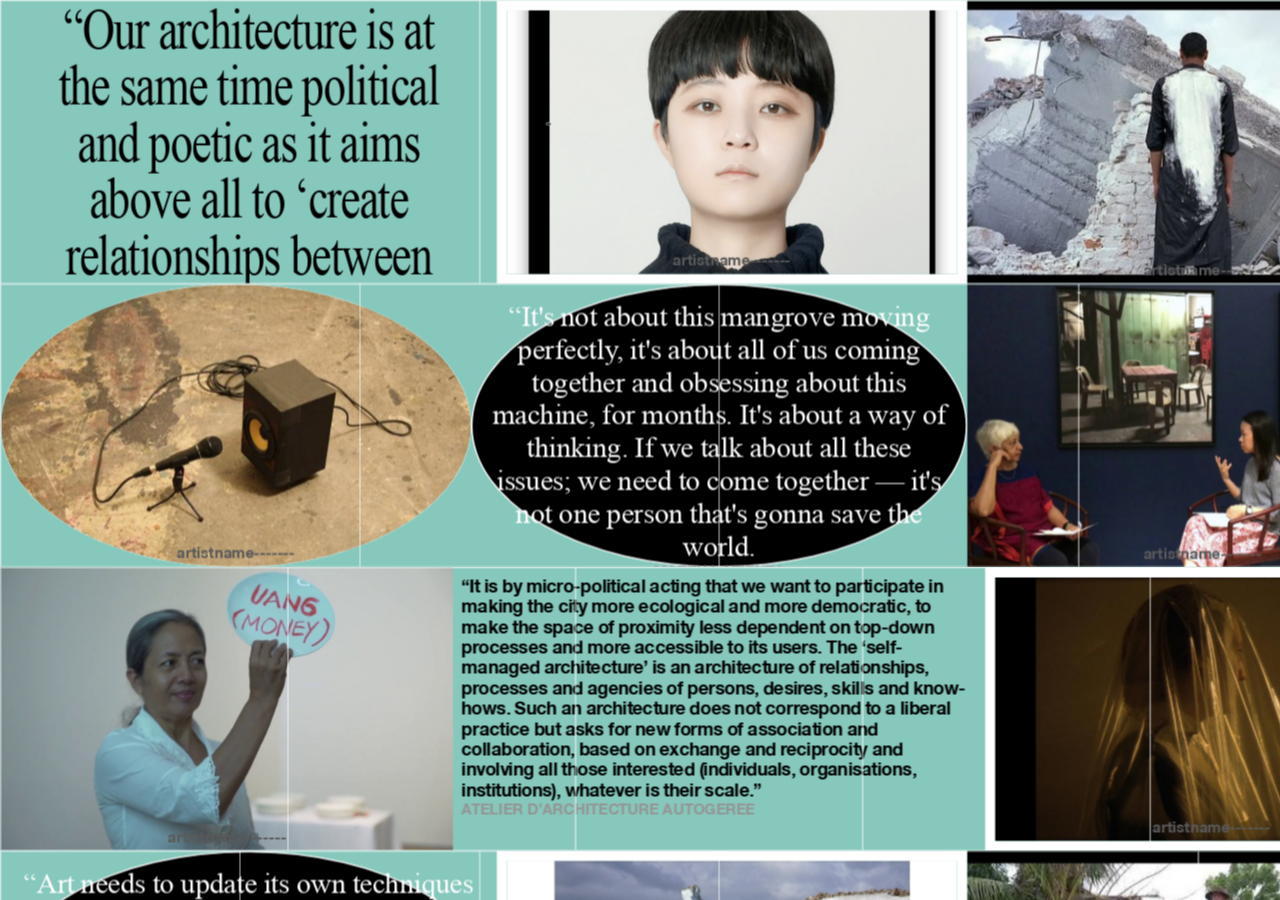
==== new_style.html @ 2667ee16 "add" ====
<!DOCTYPE html>
<html>
<head>
  <title></title>
  <link rel="stylesheet" href="style.css">
    <meta charset="UTF-8">
  <style type="text/css">

      .week_whole_wrapper{
          overflow-y: scroll;
          pointer-events: all;
      }
      .week.board{
    position: relative;
    left: 0;
    top: 0;
width: 355vh}
.week_whole_wrapper{
    transform-origin: left top;
    transform: scale(0.45);
    height: 400vh;
    width: 400vw;
    position: absolute;
    overflow: visible;
}
.text_inner{
  width: 100%
}
.week_whole_wrapper_wrapper{
  overflow-y: scroll;
  overflow-x: hidden;
  pointer-events: auto
}
.wire{
  position: absolute;
  left: 0;
  top: 0;
  width: 100%;
  height: 100%;
  display: flex;
}
.wire>div{
    height: 100%;
    border: 1.5px solid white;
    width: 100%;
}
</style>
</head>
<body>
  <script src="js/jquery.js"></script>
    <script src="new_db.js"></script>
  <script type="text/javascript">
    $(document).ready(function(){
      $('body').css({'width':$('img').outerWidth()+'px'})

      for (var i = new_text_content.length - 1; i >= 0; i--) {
                $('.week_whole_wrapper').append('\
                    <div class="week board"">\
                        <div class="text_inner text_inner">\
                        <div class="text_inner_wrapper text_inner_wrapper_'+i+'">\
            <div class="text_inner_content text_inner_content_1 ' + new_text_content_org[i][0] + '">' + new_text_content[i][0][0]+'</div>\
            <div class="text_inner_content text_inner_content_2 ' + new_text_content_org[i][1] + '">' + new_text_content[i][1][0]+'</div>\
            <div class="text_inner_content text_inner_content_3 ' + new_text_content_org[i][2] + '">' + new_text_content[i][2][0]+'</div>\
                        </div>\
                        </div>\
                    </div>\
                </div>')

                  $('.text_inner_wrapper_'+i).find('.sep_vid-1').addClass('sep_img')
                  $('.text_inner_wrapper_'+i).find('.sep_vid-2').addClass('sep_img')
                  $('.text_inner_wrapper_'+i).find('.sep_vid-3').addClass('sep_img')
                  $('.text_inner_wrapper_'+i).find('.sep_vid-4').addClass('sep_img')
                  $('.text_inner_wrapper_'+i).find('.sep_img-1').addClass('sep_img')
                  $('.text_inner_wrapper_'+i).find('.sep_img-2').addClass('sep_img')
                  $('.text_inner_wrapper_'+i).find('.sep_img-3').addClass('sep_img')
                  $('.text_inner_wrapper_'+i).find('.sep_img-4').addClass('sep_img')
                  var a = $('.text_inner_wrapper_'+i).outerWidth()
                  var b = $('.text_inner_wrapper_'+i).find('.text_inner_content_1').outerWidth()
                  if($('.text_inner_wrapper_'+i).find('.text_inner_content_1').hasClass('sep_img')){b = 0}
                  var c = $('.text_inner_wrapper_'+i).find('.text_inner_content_2').outerWidth()
                if($('.text_inner_wrapper_'+i).find('.text_inner_content_2').hasClass('sep_img')){c = 0}
                  var d = $('.text_inner_wrapper_'+i).find('.text_inner_content_3').outerWidth()
                if($('.text_inner_wrapper_'+i).find('.text_inner_content_3').hasClass('sep_img')){d = 0}
                  // $('.text_inner_wrapper_'+i).find('.sep_img').css({'width':(a-b-c-d) + 'px'})
                  if($('.text_inner_wrapper_'+i).find('.sep_img').length==1){
                    $('.text_inner_wrapper_'+i).find('.sep_img').css({'width':(a-b-c-d) + 'px'})
          
                  }
                  if($('.text_inner_wrapper_'+i).find('.sep_img').length==2){
                    $('.text_inner_wrapper_'+i).find('.sep_img').css({'width':(a-b-c-d)/2 + 'px'})
          
                  }
//                   console.log(a)
// console.log(b)
// console.log(c)
// console.log(d)
                if(i == 0){
                    $('.sep_400-2').each(function(){
                            var count = 0
                        $(this).find('a').each(function(index){
                            console.log(count)
                            if(count>12){
                                console.log($(this).prev())
                            }
                            if( $(this).offset().top < $(this).parent().parent().offset().top&&count<13){
                                count++
                                $( "<br>" ).insertBefore($(this))
                                $(this).addClass(count)
                                    $(this).css({'margin-left':-2*count+'vh'})
                            }else if(count>12 && $(this).offset().top > $(this).prev().offset().top){
                                console.log($(this).offset().top)
                                $( "<br>" ).insertBefore($(this))
                            }
                        })
                    })
                }
      }
      var width_array
      setTimeout(function(){
                    $('.week .text_inner').each(function(index){
                        $(this).append('<div class="wire"></div>')
                      for (var i = ((index%18+3) - 1); i >= 0; i--) {
                        $(this).find('.wire').append('<div></div>')
                        var a = index
                        if(i == 0){
                          var unit = $(this).find('.wire').find('div').outerWidth()
                          var new_width = Array(3)
                          var new_width_obj = Array(3)
                          var sel_length = $(this).find('.text_inner_content').length
                          var sel_children = $(this).find('.text_inner_content')
                        }
                      }
                    })

      },1000)
      setTimeout(function(){
                          $('.text_inner_wrapper').each(function(){
                            var cellamount = (($('.text_inner_wrapper').length-1)-parseInt($(this).attr('class').split('text_inner_wrapper_')[1]))%18+3
                            if(cellamount%3==0){
                                if(cellamount>10){
                                    $(this).find('.text_inner_content_1').css({'width':100/cellamount*((cellamount)/3-1) + '%'})
                                    $(this).find('.text_inner_content_2').css({'width':100/cellamount*((cellamount)/3-1) + '%'})
                                    $(this).find('.text_inner_content_3').css({'width':100/cellamount*((cellamount)/3+2) + '%'})
                                }else{
                                    $(this).find('.text_inner_content').css({'width':33.333333 + '%'})
                                }
                              // console.log(cellamount + '_1')
                            }else if(cellamount%3==1){
                              // console.log(cellamount + '_2')
                              $(this).find('.text_inner_content_1').css({'width':100/cellamount*Math.floor(cellamount/3) + '%'})
                              $(this).find('.text_inner_content_2').css({'width':100/cellamount*Math.floor(cellamount/3)+100/cellamount + '%'})
                              $(this).find('.text_inner_content_3').css({'width':100/cellamount*Math.floor(cellamount/3) + '%'})
                            }else{
                              // console.log(cellamount + '_3')
                              $(this).find('.text_inner_content_1').css({'width':100/cellamount*Math.floor(cellamount/3)+100/cellamount + '%'})
                              $(this).find('.text_inner_content_2').css({'width':100/cellamount*Math.floor(cellamount/3)+100/cellamount + '%'})
                              $(this).find('.text_inner_content_3').css({'width':100/cellamount*Math.floor(cellamount/3) + '%'})
                            }
                          })

                    $('.sep_300').each(function(){
                        var split_array = [0]
                        var result_array = []
                        var unit = $(this).outerWidth()/1000
                            split_array.push(Math.floor(unit*10))
                            split_array.push(Math.floor(unit*25))
                            split_array.push(Math.floor(unit*40))
                            split_array.push(Math.floor(unit*56))
                            split_array.push(Math.floor(unit*73))
                            for (var i = 0 ; i < split_array.length; i++) {
                                    console.log(split_array[i])
                                split_array[i] = gap_split(split_array[i],$(this).html())
                                if(i == split_array.length-1){
                                }
                            }
                            for (var i = 0 ; i < split_array.length; i++) {
                                if(i == split_array.length-1){
                                    result_array.push($(this).html().substring(split_array[i]))
                                    $(this).html(result_array.join('<br>'))
                                }else{
                                    result_array.push($(this).html().substring(split_array[i], split_array[i+1]))
                                }
                            }
                    })
                    $('.sep_500').each(function(){
                        var split_array = [0]
                        var result_array = []
                        var unit = $(this).outerWidth()/1000
                            split_array.push(Math.floor(unit*18))
                            split_array.push(Math.floor(unit*35))
                            split_array.push(Math.floor(unit*55))
                            split_array.push(Math.floor(unit*75))
                            split_array.push(Math.floor(unit*95))
                            for (var i = 0 ; i < split_array.length; i++) {
                                    console.log(split_array[i])
                                split_array[i] = gap_split(split_array[i],$(this).html())
                                if(i == split_array.length-1){
                                }
                            }
                            for (var i = 0 ; i < split_array.length; i++) {
                                if(i == split_array.length-1){
                                    result_array.push($(this).html().substring(split_array[i]))
                                    $(this).html(result_array.join('<br>'))
                                }else{
                                    result_array.push($(this).html().substring(split_array[i], split_array[i+1]))
                                }
                            }
                    })
                    $('.sep_200-3').each(function(){
                        var split_array = [0]
                        var result_array = []
                        var unit = $(this).outerWidth()/1000
                            split_array.push(Math.floor(unit*20))
                            split_array.push(Math.floor(unit*34))
                            split_array.push(Math.floor(unit*42))
                            split_array.push(Math.floor(unit*50))
                            split_array.push(Math.floor(unit*56))
                            split_array.push(Math.floor(unit*62))
                            for (var i = 0 ; i < split_array.length; i++) {
                                    console.log(split_array[i])
                                split_array[i] = gap_split(split_array[i],$(this).html())
                                if(i == split_array.length-1){
                                }
                            }
                            for (var i = 0 ; i < split_array.length; i++) {
                                if(i == split_array.length-1){
                                    result_array.push($(this).html().substring(split_array[i]))
                                    $(this).html(result_array.join('<br>'))
                                }else{
                                    result_array.push($(this).html().substring(split_array[i], split_array[i+1]))
                                }
                            }
                    })
      },3000)
      function gap_split(k,string){
                for (var j = k - 1; j >= 0; j--) {
                    if(string.split('')[j] === ' '){
                        return j
                    }
                }

      }
    })
  </script>
  <div class="week_whole_wrapper_wrapper">
    <div class="week_whole_wrapper"></div>
  </div>
</body>
</html>
---- style.css ----
@font-face {
   font-family: Union-Bold;
   src: url(font/Union-Bold.woff);
}
@font-face {
   font-family: Union-Regular;
   src: url(font/Union-Regular.woff);
}
* {
   font-family: Union-Regular;
}
@font-face {
   font-family: hb;
   src: url('font/HelveticaNeue-Bold.woff')
}

@font-face {
   font-family: hh;
   src: url('font/HelveticaNeue-Heavy.woff')
}

@font-face {
   font-family: hhi;
   src: url('font/HelveticaNeue-HeavyItalic.woff')
}

@font-face {
   font-family: hbi;
   src: url('font/HelveticaNeue-BoldItalic.woff')
}
@font-face {
   font-family: tri;
   src: url('font/TimesNewRomanPS-ItalicMT.woff')
}
@font-face {
   font-family: tr;
   src: url('font/TimesNewRomanPSMT.woff')
}
@font-face {
   font-family: fut;
   src: url('font/Futura-ExtraBold.woff')
}
@import url('https://fonts.googleapis.com/css2?family=Space+Mono&display=swap');
html,body{
	width: 100vw;
	height: 100%;
	/*transform-style: preserve-3d;*/
    left: 0;
    top: 0;
    position: absolute;
    background-color: black 
}
body{
	/*overflow-y: scroll;*/
	overflow:hidden;
}
.black{
	position: fixed;
	z-index: 10000000;
	background-color: black;
	width: 100%;
	height: 100%;
	opacity: 0;
	pointer-events: none;
}
*{
	margin:0;
	padding:0;
	text-decoration: none;
	color: black;
	box-sizing: border-box;
    font-family:  Union-Regular ,sans-serif;
    font-size: 2vh;
    pointer-events: none;
}

.weekwrapper_inner{
	position: absolute;
	width: 100%;
	height: 100%;
    transform-style: preserve-3d;
    left: 0;
    top: 0;
    z-index: 1;
	pointer-events: none;
}
.weekwrapper{
    transform-style: preserve-3d;
    /*transform: perspective(50vh) rotateX(0deg) translateZ(80vh);*/
    width: 100vw;
    height: 70vh;
    position: absolute;
    left: 0;
    top: 0;
    z-index: 1;
	pointer-events: none;
	/*display: none !important;*/
    opacity: 0
	/*margin-top: -12.5vh*/
}

.board{
	position: absolute;
	top: 10vh;
	width: 35vh;
	left: 50vw;
	/*pointer-events: all;*/
	border-top: 1px solid white;
	border-left: 1px solid white;
	background-color:rgb(134 200 188);
	background-size: auto 100%;
	background-repeat: no-repeat;
	transform-style: preserve-3d;
	overflow: hidden;
}
/*.weekwarpper_next3 .board>.week_board_inner{
    display: block;
}
.weekwarpper_next2 .board>.week_board_inner{
    display: block;
}
.weekwarpper_next1 .board>.week_board_inner{
    display: none;
}
.weekwarpper_current .board>.week_board_inner{
    display: none;
}
.weekwarpper_prev1 .board>.week_board_inner{
    display: block;
}
.weekwarpper_prev2 .board>.week_board_inner{
    display: block;
}*/
.weekwarpper_next3{
    display: block !important;
    opacity: 1
}
.weekwarpper_next2{
    display: block !important;
    opacity: 1
}
.weekwarpper_next1{
    display: block !important;
    opacity: 1
}
.weekwarpper_current{
    display: block !important;
    opacity: 1
}
.weekwarpper_prev1{
    display: block !important;
    opacity: 1
}
.weekwarpper_prev2{
    display: block !important;
    opacity: 1
}
.weekwrapper_0 .board img{
	display: none;
}

/*week_lastpage_arrowl : hover{
	filter: invert(1);
}
.week_lastpage_arrowr : hover{
	filter: invert(1);
}*/
.img_list_wrapper{
    position: absolute;
    width: 100%;
    height: 100%;
    left: 0;
    top: 0;
    background-image: url(img/gal/img4.jpg) !important;
    background-size: cover;
}
.spiralwrapper_upper{
    top:0 !important;
}

/*.weekwrapper_24 .board{background-image: url(img_dummy/bg-25.png);}*/
.week_lastpage_arrowl{
	position: fixed;
	left: 0;
	top: 50%;
	z-index: 10000000;
	width: 10vh;
	height: 10vh;
	background-image: url(img/arrow.png);
	background-repeat: no-repeat;
	background-position: center;
	background-size: contain;
	transform: scaleX(-1);
	display: none;

    background-color: white;
    border-radius: 50%;
}
.week_lastpage_arrowr{
	position: fixed;
	left: calc(100vw - 10vh);
	top: 50%;
	z-index: 10000000;
	width: 10vh;
	height: 10vh;
	background-image: url(img/arrow.png);
	background-repeat: no-repeat;
	background-position: center;
	background-size: contain;
	display: none;

    background-color: white;
    border-radius: 50%;
}
.lastpage_popupbox{
    position: fixed;
    z-index: 1000000;
    left: 13.5vh;
    top: 0.5vh;
    font-size: 1vw;
    background-color: white;
    width: 30vw;
}
.bottom_list_wrapper{
	display: none;
    background-color: white;
}
.bottom_list_wrapper_button{
    font-size: 4vh;
    background-color: white;
    border: 1px solid black;
    background-image: url(img/arrow-bottom.png);
    background-size: auto 100%;
    background-position: right;
    background-repeat: no-repeat;
}
.content{
	/*font-size: 5vh;
	background: rgb(0, 0, 0);
	border: 1px solid black;
	padding: 1vh;
	position: relative;
	line-height: 1.1;
	color: white;*/
}
.board img{
    width: 100%;
    height: 100%;
}
.week_pre1 .board{}
.week_current .board{}
.week_next1 .board{}
.week_whole_wrapper{
	/*transform: scale(1.8);*/
    transform-style: preserve-3d;
    width: 100vw;
    height: 100vh;
    left: 0;
    top: 0;
    position: absolute;
	pointer-events: none
}
.week_whole_wrapper_wrapper,
.week_frame{
    width: 100vw;
    height: 100vh;
    position: fixed;
    left: 0;
    top: 0;
    transform-style: preserve-3d;
    overflow: visible;
}
.week_frame{
    overflow: hidden;
}
.week.board{
	height: 70vh;
    transition: transform 0.5s
}

.weekwrapper .text_inner_wrapper,
.spiralwrapper .text_inner_wrapper{
    height: 70vh;
    position: absolute;
    left: 0;
    top: 0;
    width: 373.52vh;
    transform-origin: left;
    /*background-color: red*/
}
.spiralwrapper .text_inner_wrapper{
    transform-origin: top;
    transform: scaleY(0.284); 
}
.weekwarpper_current .text_inner_content_link{
    pointer-events: all !important;
    cursor: pointer;
}
.text_inner_content_link_hovered{
    text-decoration: underline;
}





.sep_30-1,.sep_30-2{width: 127.5vh;}
.sep_100    {width: 122.5vh;}
.sep_200-1,.sep_200-2,.sep_200-3{width: 145vh;}
.sep_300,.sep_300-sm{width: 122.5vh;}
.sep_400-1,.sep_400-2{width:120vh !important;}
.sep_500{width: 105vh;}
.sep_700-1,.sep_700-2{width: 131.25vh;}
.sep_900{
    width: 131.25vh;
    column-count: 2}
.sep_img{width: 0;}
.sep_1000 {width: 175vh;}
.sep_2000{width: 175vh;}



.underline {
    text-decoration: underline !important;
}
.italic{
    font-style: italic !important;
}





.sep_200-1,
.sep_200-2,
.sep_200-3{
    padding: 2.5vh;
    text-align: center;
    padding-top: 4vh;
    border-right: 2px solid black;
    border-left: 2px solid black;

    background-color: white;
    border-bottom: 2vh solid black;
}
.sep_200-3{
    background-image: url(img/tri.svg);
    background-repeat: no-repeat;
    background-size: 100% 100%;
    background-position: center;
    background-color: transparent;
    height: 70vh;
    width: 120vh;
}
.sep_200-1,
.sep_200-1 *,
.sep_200-2,
.sep_200-2 *{
    font-family: hh;
    font-size: 10vh;
    line-height: 1;
    letter-spacing: -0.5vh;
}
.sep_200-3,
.sep_200-3 *{
    color:white;
    font-family: hh;
    font-size: 5.5vh;
    line-height: 1;
    letter-spacing: -0.15vh;
}

.sep_200-2,
.sep_200-2 *{
    font-size: 9vh
}
.sep_900{
    padding: 3vh;
    padding-top: 3.5vh;
}
.sep_900,
.sep_900 *{
    font-family: hb;
    font-size: 4.0vh;
    line-height: 1.2;
    letter-spacing: -0.025vh;
}
.sep_img{
    background-repeat: no-repeat;
    background-size: cover;
    background-position: center;
    height: 70vh;
    overflow: hidden;
}
.sep_img .quote{
    display: block;
    position: absolute;
    width: 100%;
    text-align: center;
    bottom: 1.5vh;
    color: #5a5a5a;
}
.sep_img-1{
    border-radius: 50%;
    border: 0.2vh solid white;
    width: 0
}
.sep_img-3{
    border: 2.5vh solid white;
    width: 0
    /*border-radius: 35vh*/
}
.sep_img-4{
    background: linear-gradient(0deg, #ff0101 50%, #ffc904fc);
width: 0}
    .sep_img-4>div{border-radius: 50%}
.sep_img_inner{
    width: 100%;
    height: 100%;
    position: absolute;
    float: left;
    background-repeat: no-repeat;
    background-size: cover;
    background-position: center;
}
.sep_img_inner_1{
    transform: translateX(100%);
}
.sep_img_inner_2{
    transform: translateX(200%);
}
.sep_img_inner_3{
    transform: translateX(300%);
}
.sep_img_inner_4{
    transform: translateX(400%);
}
.sep_img_inner_5{
    transform: translateX(500%);
}
.sep_img_inner_6{
    transform: translateX(600%);
}
.sep_img_inner_whole_2{animation: blink_two 1s step-start 0s infinite;}
@keyframes blink_two {
    50%{margin-left:-100%;}
}
.sep_img_inner_whole_3{animation: blink_three 1.5s step-start 0s infinite;}
@keyframes blink_three{
    33%{margin-left:-100%;}
    66%{margin-left:-200%;}
}
.sep_img_inner_whole_4{animation: blink_four 2s step-start 0s infinite;}
@keyframes blink_four {
    25%{margin-left:-100%;}
    50%{margin-left:-200%;}
    75%{margin-left:-300%;}
}
.sep_img_inner_whole_5{animation: blink_five 2.5s step-start 0s infinite;}
@keyframes blink_five {
    20%{margin-left:-100%;}
    40%{margin-left:-200%;}
    60%{margin-left:-300%;}
    80%{margin-left:-400%;}
}
.sep_img_inner_whole_6{animation: blink_six 1s step-start 0s infinite;}
@keyframes blink_six {
    50%{margin-left:-100%;}
}

.sep_2000,
.sep_2000 *{
    font-family: hb;
    font-size: 3.8vh;
    line-height: 1.09;
    letter-spacing: -0.05vh;
}
.sep_2000{padding: 2vh;}
.sep_2000{padding: 2vh;}
.sep_400-2>span{
    display: block;
    white-space: nowrap;
}
.sep_400-2>span:nth-child(1){text-indent:  .0vh}
.sep_400-2>span:nth-child(2){text-indent:  -2.4vh}
.sep_400-2>span:nth-child(3){text-indent:  -4.8vh}
.sep_400-2>span:nth-child(4){text-indent:  -7.2vh}
.sep_400-2>span:nth-child(5){text-indent:  -9.6vh}
.sep_400-2>span:nth-child(6){text-indent:  -12.0vh}
.sep_400-2>span:nth-child(7){text-indent:  -14.4vh}
.sep_400-2>span:nth-child(8){text-indent:  -16.8vh}
.sep_400-2>span:nth-child(9){text-indent:  -19.2vh}
.sep_400-2>span:nth-child(10){text-indent: -21.6vh}
.sep_400-2>span:nth-child(11){text-indent: -0.5vh}
.sep_400-2>span:nth-child(12){text-indent: 13vh}
.sep_400-2>span:nth-child(13){text-indent: 29vh}
.sep_400-2>span:nth-child(14){text-indent: 25vh}
.sep_400-2>span:nth-child(15){text-indent: 43vh}
.sep_400-2>span:nth-child(16){text-indent: 17vh}
.sep_400-2>span:nth-child(17){text-indent: 17vh}
.sep_400-2>span:nth-child(18){text-indent: 13vh}
.sep_400-2>span:nth-child(19){text-indent: 9vh}
.sep_400-2>span:nth-child(20){text-indent: 5vh}
.sep_400-2>span:nth-child(21){text-indent: 1vh}
.sep_400-2>span:nth-child(22){text-indent: 3vh}
.sep_400-2>span:nth-child(23){text-indent:7vh}
.sep_400-2>span:nth-child(24){text-indent:11vh}
.sep_400-2>span:nth-child(25){text-indent:15vh}
.sep_400-2>span:nth-child(26){text-indent:19vh}
.sep_400-2>span:nth-child(27){text-indent:23vh}
.sep_400-2>span:nth-child(28){text-indent:27vh}
.sep_400-2>span:nth-child(29){text-indent:31vh}
.sep_400-2>span:nth-child(30){text-indent:35vh}
.sep_400-2>span:nth-child(31){text-indent:39vh}
.sep_400-2>span:nth-child(32){text-indent:43vh}
.sep_400-2>span:nth-child(33){text-indent:47vh}
.sep_400-2>span:nth-child(34){text-indent:51vh}
.sep_400-2>span:nth-child(35){text-indent:55vh}






.sep_100{
    text-align: center;
    transform-origin: top;
    transform: scaleY(1.075) scaleX(0.85);
}
.sep_100,
.sep_100 *{
    font-family: tr;
    font-size: 13vh;
    line-height: 1;
    letter-spacing: -0.35vh;
}

.sep_700-1,
.sep_700-1 *{
    font-family: hb;
    font-size: 4.5vh;
    letter-spacing: -0.15vh;
    line-height: 1.12;
}
.sep_700-2,
.sep_700-2 *{
    font-family: tr;
    font-size: 5vh;
    letter-spacing: -0.15vh;
    line-height: 1.12;
}
.sep_700-1,
.sep_700-2{padding: 2vh;}
.sep_300,
.sep_300-sm{
    background-color: black;
    padding: 3.5vh;
    border-radius: 50%;
    height: 70vh;
    box-sizing: border-box;
    border: 0.35vh solid white;
    top: 3.5vh;
}
.answer{
    color: white;
    text-align: center;
    padding-top: 1.75vh;
    position: relative;
    transform: scaleX(0.95);
    display: block;
}
.answer,
.answer *{
    font-family: hb;
    letter-spacing: -0.1vh;
    line-height: 1.15;
    font-size: 6.65vh;
}
.question-1,.question-2{
    display: block;
    position: relative;
}
.question-1,
.question-1 *{
    font-family: hb !important;
    font-size: 3.7vh !important;
    line-height: 1.3 !important;
    letter-spacing: -0.28vh !important;
}
.question-2{
    font-size: 5.7vh !important;
    letter-spacing: -0.3vh;
}
.invert_black{
    background-color: black;
    color:white;
}
.sep_300,
.sep_300 *,
.sep_300-sm,
.sep_300-sm *{
    font-family: tr;
    font-size: 7.25vh;
    line-height: 1.12;
    letter-spacing: -0.12vh;
    color: white;
    text-align: center;
    top: 0
}
.sep_300-sm,
.sep_300-sm *{
    font-size: 6.5vh;
    letter-spacing: -0.15vh;
}





.sep_400-1{
    padding: 3vh;
    padding-top: 2vh;
    transform-origin: top;
    transform: scaleY(1.05);
    background-color: white;
    height: 100%;
    border: 8px
 solid #f81a00;
    box-sizing: border-box;
    color: #f81a00;
}
.sep_400-2{
    }
.sep_400-1,
.sep_400-1 *,
.sep_400-2,
.sep_400-2 *{
    font-size: 5vh;
    line-height: 1.12;
    letter-spacing: -0.2vh;
    font-family: hb;
}

.sep_400-2{
    transform: rotate(-25deg);
    transform-origin: left top;
    padding-top: 8vh;
    width: 10000vw;
}
.s/*ep_400-2,
.sep_400-2 *{
    font-family: hb;
    font-size: 3.8vh;
    line-height: 1.09;
    letter-spacing: -0.05vh;
}*/
.sep_1000{
    position: absolute;
    /* text-align: center; */
    padding-top: 2.8vh;
    transform-origin: top;
    /* transform: scaleY(1.25); */
    background: rgb(213 213 213);
    height: 100%;
    padding-left: 2.5vh;
    padding-right: 2.5vh;
    background-color: white;
    /* background-image: url(img/tri.svg); */
    /* background-repeat: no-repeat; */
    /* background-size: 100% 100%; */
    /* background-position: center; */
    height: 70vh;
    /* color: white; */
    width: 142vh;
    padding: 2vh;
}
.sep_1000,
.sep_1000 *{
    font-size: 4vh;
    line-height: 1.15;
    letter-spacing: -0.1vh;
    font-family: hb;
}
.serif{font-family: tr;}
.sep_900{
    text-align: left;
    padding: 3vh;
    background: #f81a00;
    height: 100vh;
    color: white;
}
.sep_900,
.sep_900 *{
    font-family: hb;
    font-size: 4vh;
    letter-spacing: -0.05vh;
    line-height: 1.055;
}
.sep_30-1,
.sep_30-2 {
    text-align: center;
    padding: 2.2vh;
    transform-origin: top;
    background: rgba(255,255,255,0.2);
    border-right: 0.2vh solid white;
    height: 70vh;
}
.sep_30-1 ,
.sep_30-1 *,
.sep_30-2 ,
.sep_30-2 *{
    font-family: hh;
    font-size: 10.5vh;
    letter-spacing: -0.4vh;
    line-height: 0.95;

}
.sep_30-2 *{
    font-size: 10vh;
    background-color: white;
}
.sep_500{
    text-align: center;
    padding: 3.1vh;
    background-color: black;
    border-radius: 35vh;
    height: 70vh;
}


.sep_500,
.sep_500 *{
    font-family: hb;
    font-size: 4.75vh;
    line-height: 1;
    letter-spacing: -0.1vh;
    color: white;

}

.text_inner_content{
    left: 0 !important;
    position: relative !important
}
.text_inner_wrapper{
    display: flex !important
}




.week_whole_wrapper_wrapper.transition,
.spiral_whole_wrapper_wrapper.transition,
.spiral_whole_wrapper.transition,
.week_whole_wrapper.transition{
	transition: 2s
}
.black{
	display: none;
}
.black.transition{
	transition: 1s;
	transition-delay: 2s
}
.week_whole_wrapper_wrapper.animate{
    transform: scale(0.75) !important;
}
.spiral_whole_wrapper_wrapper.animate{
	transform: scale(3) !important;
}
.spiral_whole_wrapper.animate{
	transform: translateY(-50%) rotateX(-15deg) rotateY(0deg) !important;
}
.black.animate{
	opacity: 1
}
.week_whole_wrapper{
    transition-timing-function: cubic-bezier(.09,.73,.54,1)!important
}









.spiral_whole_wrapper{
    
    transform-style: preserve-3d;
    width: 100vw;
    height: 100vw;
    left: 0;
    top: 50%;
    position: absolute;
    transform: scale(1) translateY(0%) rotateX(
-27deg
) rotateY(
-120deg
);
    transform-origin: top;
}
.week_view .spiral_whole_wrapper{
    transform: scale(1) translateY(-51vw) rotateX(-27deg) rotateY(180deg);
}
.week_view .spiral_frame,
.spiral_view .week_frame{
	cursor: pointer;
	transition: box-shadow 0.5s;

    background: black;
}
.week_view .spiral_frame>div,
.spiral_view .week_frame>div{
	pointer-events: none !important
}
.week_view .spiral_frame:hover,
.spiral_view .week_frame:hover{
    box-shadow: 0vh 0vh 0vh 2vh #00ffb5;
}
.spiral_whole_wrapper_wrapper{
    transform: scale(1) translateY(0);
    top: -10vh;
    transition: transform 3s;
}
.spiral_whole_wrapper_wrapper,
.spiral_frame{
    width: 100vw;
    height: 100vh;
    position: fixed;
    left: 0;
}
.spiral_frame{
	overflow: hidden;
}
.spiral{
	position: absolute;
	width: 50%;
	height: 50%;
	/*pointer-events: all;*/
	background-color: white
}
.spiral.board{
	border:1px solid white;
	height: 100%;
	top:0;
	height: 14vw
}
.spiralwrapper_0 .spiral.board{
	background-color: hsla(165deg 24% 65% / 65%);
}
.spiralwrapper_1 .spiral.board{
	background-color: hsla(165deg 24% 65% / 65%);
}
.spiralwrapper_2 .spiral.board{
	background-color: hsla(165deg 24% 65% / 65%);
}
.spiralwrapper_3 .spiral.board{
	background-color: hsla(165deg 24% 65% / 65%);
}
.spiralwrapper_4 .spiral.board{
	background-color: hsla(165deg 24% 65% / 65%);
}
.spiralwrapper_5 .spiral.board{
	background-color: hsla(165deg 24% 65% / 65%);
}
.spiralwrapper_6 .spiral.board{
	background-color: hsla(165deg 24% 65% / 65%);
}
.spiralwrapper_7 .spiral.board{
	background-color: hsla(165deg 24% 65% / 65%);
}
.spiralwrapper_8 .spiral.board{
	background-color: hsla(165deg 24% 65% / 65%);
}
.spiralwrapper_9 .spiral.board{
	background-color: hsla(165deg 24% 65% / 65%);
}
.spiralwrapper_10 .spiral.board{
	background-color: hsla(165deg 24% 65% / 65%);
}
.spiralwrapper_11 .spiral.board{
	background-color: hsla(165deg 24% 55% / 55%);
}
.spiralwrapper_12 .spiral.board{
	background-color: hsla(165deg 24% 35% / 35%);
}
.spiralwrapper_13 .spiral.board{
	background-color: hsla(165deg 24% 25% / 25%);
}
.spiralwrapper_14 .spiral.board{
	background-color: hsla(165deg 24% 15% / 15%);
}
.spiralwrapper_15 .spiral.board{
	    background-color: hsl(165deg 24% 10% / 70%);
}
.spiralwrapper_16 .spiral.board{
	background-color: hsl(165deg 24% 5% / 80%);
}
.spiralwrapper_17 .spiral.board{
	background-color: hsl(165deg 24% 2.5% / 80%);
}
.spiralwrapper_18 .spiral.board{
	background-color: hsl(165deg 24% 0% / 90%);
}

.spiralwrapper_15 .spiral.board .spiral_board_inner_innerwall{
    background: linear-gradient(to bottom, #3c4f4970 30%, #030404 100%)
}
.spiralwrapper_16 .spiral.board .spiral_board_inner_innerwall{
    background: linear-gradient(to bottom, #1f2926c2 30%, #030404 100%)
}
.spiralwrapper_17 .spiral.board .spiral_board_inner_innerwall{
    background: linear-gradient(to bottom, #000000 30%, #030404 100%);
} 
.spiralwrapper_18 .spiral.board .spiral_board_inner_innerwall{
    background: linear-gradient(to bottom, #000000 30%, #030404 100%);
} 
.week_board_inner,
.spiral_board_inner{
    width: 100%;
    height: 100%;
    position: absolute;
    left: 0;
    top: 0;
}
.week_board_inner{
    z-index: 1000;
	top: -10%;
	height: 200%;
    background: linear-gradient(to bottom, hsl(0deg 0% 0% / 10%), black);
}
.text_inner{
    height: 100%;
    position: absolute;
    left: 0;
    /*background-color: red;*/
    top: 0;transform-style: preserve-3d;
}
.weekwarpper_prev2 .week_board_inner{height:75%}
.weekwarpper_next3 .week_board_inner{height:50%}
.spiral_board_inner_outerwall{
    opacity: 0;
    background: linear-gradient(to bottom, hsl(0deg 0% 0% / 75%), hsl(161deg 14% 12% / 65%));
}
.sprial_view .spiral_board_inner_outerwall{
    background: linear-gradient(to bottom, rgb(0 0 0 / 55%), rgb(0 0 0 / 70%));
}
.spiral_board_inner_innerwall{
        background: linear-gradient(to bottom, #befdeb17 30%, #030404 100%);
}

.text_inner_wrapper_47 .text_inner_content_2{
    font-size:7vh;
}
.text_inner_wrapper_42 .text_inner_content_1{
    font-size:6.5vh;
}
.text_inner_wrapper_45 .text_inner_content_2{
    font-size: 6.35vh;
}
.text_inner_wrapper_56 .text_inner_content_2{
    font-size: 7vh;
}
.text_inner_wrapper_37 .sep_300-sm{
    font-size: 7.25vh;
}
.text_inner_wrapper_21 .text_inner_content_1{
    font-size: 9vh;
}
.text_inner_wrapper_22 .text_inner_content_2{
    padding-top: 6vh;
}
.text_inner_wrapper_0 .text_inner_content_2{
    font-size: 6.75vh;
}
.text_inner_wrapper_16 .sep_200-1,
.text_inner_wrapper_35 .sep_200-1{
    font-size: 8.75vh;
}
.text_inner_wrapper_6 .sep_700-2{
    background-color: white;
}
.text_inner_wrapper_9 .sep_300-sm{
    padding-top: 16vh;
}
.text_inner_wrapper_3 .sep_400-2{
    width: 90vh !important;
}
.text_inner_wrapper_2 .sep_30-1,
.text_inner_wrapper_3 .sep_30-1{
    background-color: white;
}
.text_inner_wrapper_0 .sep_2000{
    background-color: white
}
.text_inner_wrapper_4 .sep_400-2{
    width: 105vh ​!important
}
.text_inner_wrapper_2 .sep_300-2{
    width: 60vh !important;
    font-size: 4vh;
    line-height: 1.15;
    letter-spacing: -0.1vh;
    font-family: hb;
}
.weekwrapper_18 .board{
    background: linear-gradient(0deg, black 10%, rgb(134 200 188));
}
.quote{
    display: block;
    position: relative;
    color: #959595;
    letter-spacing: 0 !important;
        font-family: hb !important;
    font-size: 3.7vh !important;
    line-height: 1.1 !important;
background-color: transparent !important;
margin-top: 0.25vh;
text-decoration: none !important}
/*.week_pre3 		{transform: perspective(40vh) rotateX(0deg)  translateY(-15vh) translateZ(90vh);}
.week_pre2 		{transform: perspective(40vh) rotateX(0deg)  translateY(-10vh) translateZ(90vh);}
.week_pre1 		{transform: perspective(40vh) rotateX(0deg)  translateY( -5vh) translateZ(90vh);}
.week_current	{transform: perspective(40vh) rotateX(0deg) 				   translateZ(90vh);}
.week_next1		{transform: perspective(40vh) rotateX(0deg) translateY( 70vh)  translateZ(90vh);}
.week_next2		{transform: perspective(40vh) rotateX(0deg) translateY( 75vh)  translateZ(90vh);}*/
.info_popup_wrapper {
    transform: translateZ(-28vw) translateX(-50%);
    position: absolute;
    height: 80vh;
    top: 10vh;
    width: auto;
    left: 50%;
    display: none;
}
.weekwarpper_current .info_popup_wrapper{
	display: block;
}
.info_popup {
    position: relative;
    width: 100%;
    /* background-color: black; */
    margin-top: -5vh;
    color: white;
    font-size: 6vh;
    /* display: none; */
    text-align: center;
    transform: translateX(-50%);
    left: 50%;
    font-weight: 900;
    /*filter: drop-shadow(0vh 0vh 0.75vh black);*/
    line-height: 1;
}



.camera_wrapper{
z-index: 100000;
position: relative;
left: 50%;
top: -75vh;
height: 50%;
transform-origin: left bottom
}
.camera_view{
position: absolute;
left: 0;
bottom: 0;
height: 952.2483564645727px;
transform: translateX(-50%);
}
.camera_center{
    position: absolute;
    left: 0;
    bottom: 0;
    transform: translateX(-50%) translateY(50%) rotateX(
0deg
);
    width: 6.5vh;
}








.mark{
width: 20px;
height: 20px;
left: 50%;
top: 50%;
margin-left: -10px;
margin-top: -10px;
background-color: red;
position: absolute;
z-index: 1000000;
border-radius: 50%;
}
.mark_content{
	display: none;
}
.markcontent_wrapper{
	display: none;
}

.popupbox{
	position: fixed;
	z-index: 10000000;
	color: white;
	background-color: black;
	pointer-events: none;
display: none;
}

.board_sct{
    text-decoration: underline;
    font-style: italic;
    /*color: blue*/
}
.view_button{
	color: white;
	padding: 1vh;
	margin: 0.5vh;
	border-radius: 0.5vh;
	text-transform: capitalize;
	cursor: pointer;
	border:1px solid white;
	background-repeat:no-repeat;
	background-size: contain;
	background-position: center;
	background-color: black;
	width: 15vh;
	height: 15vh;
}
.view_button:hover{
	filter: invert(1);
}
.spiral_view_button{
	background-image: url(img_b/zoom-02.png);
}
.week_view_button{
	background-image: url(img_b/zoom-01.png);
}
.week_view .spiral_frame{
    /* display: none; */
    cursor: pointer;
    z-index: 100;
    transform: scale(0.275) translate(-3vh, 3vh);
    transform-origin: right top;
    border: 2px solid black;
    height: 72.5vw;
    z-index: 100000000000;
    background-color: black;
    box-shadow: 0vh 0vh 1.5vh black;
}
.week_view .spiral_frame,
.week_view .spiral_whole_wrapper_wrapper{
    width: 100vw;
    height: 70vw;
    pointer-events: all;
}
.spiral_view .week_frame,
.spiral_view .week_whole_wrapper_wrapper{
    width: 100vw;
    height: 80vw;
}
.week_view .spiral_whole_wrapper_wrapper{
    top: 65%
}
.spiral_whole_wrapper_wrapper
.spiralwrapper{
    width: 100%;
    height: 10%;
	left: 50%;
	top: 50%;
	position: absolute;
	/*transform: translateX(-50%) translateY(-50%) rotateX(-30deg);*/
    transform-style: preserve-3d;
	pointer-events: none;
}
.spiral_view .week_frame{
    pointer-events: auto;
	cursor: pointer;
	z-index: 100000000000;
	transform:scale(0.275) translate(-3vh, 3vh);
	transform-origin: right top;
	border: 2px solid black;
    box-shadow: 0vh 0vh 1.5vh black;
}



.fake_scroll_wrapper{

    position: fixed;
    left: 0;
    top: auto;
    /*z-index: 10000000000;*/
    width: 100vw;
    height: 100%;
    overflow-y: scroll;
    overflow-x: hidden;
    pointer-events: all;
    bottom: 0;
}
.fake_scroll{
	height: 234000px;
	width: 100%;
	position: relative;
}



.list:hover{
text-decoration: underline;
}
.list{
	font-size: 4vh;
}

.title{
    text-transform: uppercase;
    font-size: 7vh;
    font-weight: 800;
    text-align: center;
}
.board{
	padding:2%;
	/*padding-top: 20%*/
}
.content{display: none;}

.intervention_wrapper{
    position: fixed;
    z-index: 10000000000000000000;
    width: 92%;
    height: 100%;
    opacity: 0;
    display: none;
    animation: bg_ani 2s infinite;
    overflow-y: scroll;
    pointer-events: auto;
    overflow-x: hidden;
    left: 4%
}
.intervention {
    width: 100%;
    height: auto;
    position: absolute;
    text-align: center;
    left: 0;
    /*margin-top: 10vh;*/
}
.intervention span{
    width: 100vw;
    height: auto;
    /* position: absolute; */
    left: 0;
    top: 0;
    font-size: 8vh;
    /* text-align: justify; */
    font-family: 'hh';
    line-height: 1;
    text-transform: uppercase;
    color: white;
}
.intervention>div{
    text-align: center;
}
.intervention_close{
    position: absolute;
    width: 10vh;
    pointer-events: all !important;
    transform: scale(0.8);
    right: 0;
}
.intervention_close:hover{
    filter: invert(1);
}

@keyframes bg_ani {
   0% {background-color: rgb(232, 156, 174);}
  25% {background-color: rgb(215, 169, 227);}
  50% {background-color: rgb(143, 198, 232);}
  75% {background-color: rgb(210, 207, 205);}
  100% {background-color: rgb(232, 156, 174);}
}

.popups,
.popups *{
	font-family: 'Courier Prime', monospace;
	font-size: 1.75vh;
	text-transform: uppercase;
	line-height: 1.15

}
.popups{
transform: translateX(-50%) translateZ(10vw);
opacity: 1;
left: 50%;
position: absolute;
background-size: contain;
background-repeat: no-repeat;
background-position: center;
padding: 0.5vh;
padding-top: 3vh;
    animation: bg_ani 2s infinite;
    z-index: 100000000;
    pointer-events: all !important
}
.popups_tab{
	width: 100%;
	height: 2.25vh;
	top: 0;
	left: 0;
	border-bottom: 1px solid black;
	position: absolute;
	background-color: rgb(0,61,255)
}
.popups_tab .close{
	background-color: white;
	width: 2.5vh;
	position: absolute;
	right: 0;
	height: 100%;
	border-left: 1px solid black;
	background-image: url(img/close.png);
	background-repeat: no-repeat;
	background-position: center;
	background-size: contain;
}
.popup_shadow{
box-shadow: 0vh 0vh 3vh black;
	transform: translateX(-50%) translateZ(1vw);
	opacity: 0.5

}
.popup_shadow,
.popup_shadow *{
	color: transparent;
	background: black !important;
}
.popups_info {
    top: 0vh;
    width: 100%;
    height: 100%;
    color: transparent;
    opacity: 0.75;
}
.popups_icon{
    width: 15vh;
    height: 15vh;
    background-color: rgb(255 191 191);
    background-size: contain;
    background-repeat: no-repeat;
    background-position: center;
}
.popups_icon_clock{
	top: 20vh;
	/*background-image: url(img_b/);*/
}
.popups_icon_weather{
	top: 30vh;
	/*background-image: url(img_b/);*/
}
.popups_icon_podcast{
	top: 40vh;
	background-image: url(img_b/podcast.png);
}
.followcursor{
	position: fixed;
	z-index: 100000;
    position: fixed;
    font-size: 1.5vh;
    background: gray;
    color: white;
    padding: 0.25vh;
    padding-left: 0.5vh;
    padding-right: 0.5vh;
    border-radius: 0.2vh;
    pointer-events: none;
    transition: 0.2s;
}
.comingsoon{}
.next_comingsoon .board{
	opacity: 0.75;
}
.comingsoon .board{
	opacity: 0.5;
	background:gray !important;
}
.comingsoon .info_popup,
.next_comingsoon .info_popup  {
    margin-top: 5vh;
}
#twitch-embed,
.inner_alert{
	display: none !important;
}
@font-face {
	font-family: riccione;
	src: url('font/Riccione-Serial-Regular.eot');
	/* for IE6 and before */
	src: url('font/Riccione-Serial-Regular.eot?#iefix') format('embedded-opentype'), /* for IE7 and IE8 */
	url('font/Riccione-Serial-Regular.woff') format('woff'), /* for every decent browser (yes, IE9 included) */
	url('font/Riccione-Serial-Regular.otf') format('opentype'), /* for every decent browser but in older versions (FF3, Chrome4, etc.) */
	url('font/Riccione-Serial-Regular.svg') format('svg');
	/* for iOS */
}
@font-face {
	font-family: helvetica;
	src: url('font/HelveticaNeueMedium.woff') format('woff')
}

@font-face {
	font-family: helvetica-b;
	src: url('font/HelveticaNeueBold.woff') format('woff')
}

.sans {
	font-family: 'helvetica', sans-serif !important;
}

.sans-b {
	font-family: 'helvetica-b', sans-serif !important;
}
.serif {
	font-family: riccione;
}
/*perspective(90vw) scale(0.55) rotateX(0deg) translateY(-140vh) translateZ(50vw) rotateY(902deg)*/
.note_b{    position: fixed;
    z-index: 100000000000000;
    letter-spacing: -0.05vh;
    font-size: 1.75vh;
    right: 1.25vh;
    /* padding: 0.5vh; */
    line-height: 1;
    color: #ffffff;
    text-decoration: underline;
    cursor: pointer;
    background: #00000069;
    top: 20vw;
    box-shadow: 0vh 0vh 0.5vh black;
}
.switch{
    right: 1.45vh;
    position: fixed;
    top: 10vh;
    width: 2vh;
    left: auto;
    top: 18.25vw;
    z-index: 100000000000000000000000000000000;
    transform: translateZ(100000px);
    background: #00000069;
    box-shadow: 0vh 0vh 0.5vh black;
    border-radius: 50%;
    pointer-events: none;
}
.note_b:hover{

    background: #00ffb5b0;
    box-shadow: 0vh 0vh 1vh 0.25vh #00ffb5cc;
}
.note{
	position: fixed;
	z-index: 100000000000000000000000000000000000;
	left: 2vh;
	top: 2vh;
	background: black;
	width: calc(100vw - 4vh);
	height: calc(100% - 4vh);
	overflow-y: scroll;
	display: none;
	padding: 3.5vh;
	/* padding-left: 2vh; */
	box-shadow: 0vh 0vh 0.5vh white;
	text-align: center;
	overflow-x: hidden;
}
.note_view .note{
	display: block;
}
.note_view .fake_scroll_wrapper,
.note_view .spiral_frame,
.note_view .week_frame{
	display: none;
}
.note_quote_wrapper{
	display: block;
}
.note *{
	color:white;
	font-size: 1.75vh;
	line-height: 1.2
}
.note .note_link{
    color: #a7ffe6;
	cursor: pointer;
}
.note .note_link:hover{
	font-style: italic;
	text-decoration: underline;

}
.close {
	position: fixed;
	left: 2vh;
	top: 2vh;
	width: 3vh;
	cursor: pointer;
}
.close:hover {
	filter: invert(1);
}
.mobile .followcursor{
	position: fixed !important;
	opacity: 1;
	left: 50% !important;
	top: 10vw !important;
transform: translateX(-50%) translateZ(10px);
	font-size: 4vw;
	z-index: 100000000000000000
}

.mobile .sprial_frame{
	transform: scale(0.3) translate(-3vh, 3vh);
	height: 180vw;
	z-index: 100000000000;
}
.mobile .spiral_whole_wrapper_wrapper.animate {
    transform: scale(3) rotate(-90deg) !important;
}
.mobile.spiral_view .spiral_whole_wrapper{
	transform: scale(1) translateY(-60.5%) rotateX(-27deg) rotateY(-120deg);
}
.mobile.spiral_view .spiral_frame {
	overflow: hidden;
	transform: rotate(90deg) scale(1.75);
	height: 100%;
}
.mobile *,
.mobile{
  touch-action: manipulation;}
   /* width: 140vw;
    height: 100vw;
    left: auto;
    right: 0;*/
@media (max-aspect-ratio: 1/1) {
.board_sct{
    text-decoration: none;
    font-style: none;
    /*color: blue*/
}
	.week_whole_wrapper{
		transform : perspective(41.5vh) rotateX(0deg) translateY(0vh) translateZ(50vw) rotateY(0deg) scale(0.65)
	}
	.spiral_view .week_frame, .spiral_view .week_whole_wrapper_wrapper {
		width: 100vw;
		height: 175vw;
	}
	.week_view .spiral_frame{
    transform: scale(0.475) translate(-3vw, 3vw);
	}
	.note_b {
		font-size: 4.75vw;
		display: none;
	}
	.switch{
	    width: 6vw;
	}
	.week_view .note_b {
		top: 35.5vw;
	}
	.week_view .switch{
	    top: 28.25vw;
	}
	.spiral_view .note_b{
    	top: 50vw;
	}
	.spiral_view .switch{
    	top: 42.5vw;
	}
	.camera_center{
		width: 6.5vw;
	}
	.note * {
    color: white;
    font-size: 3.75vw;
}
}
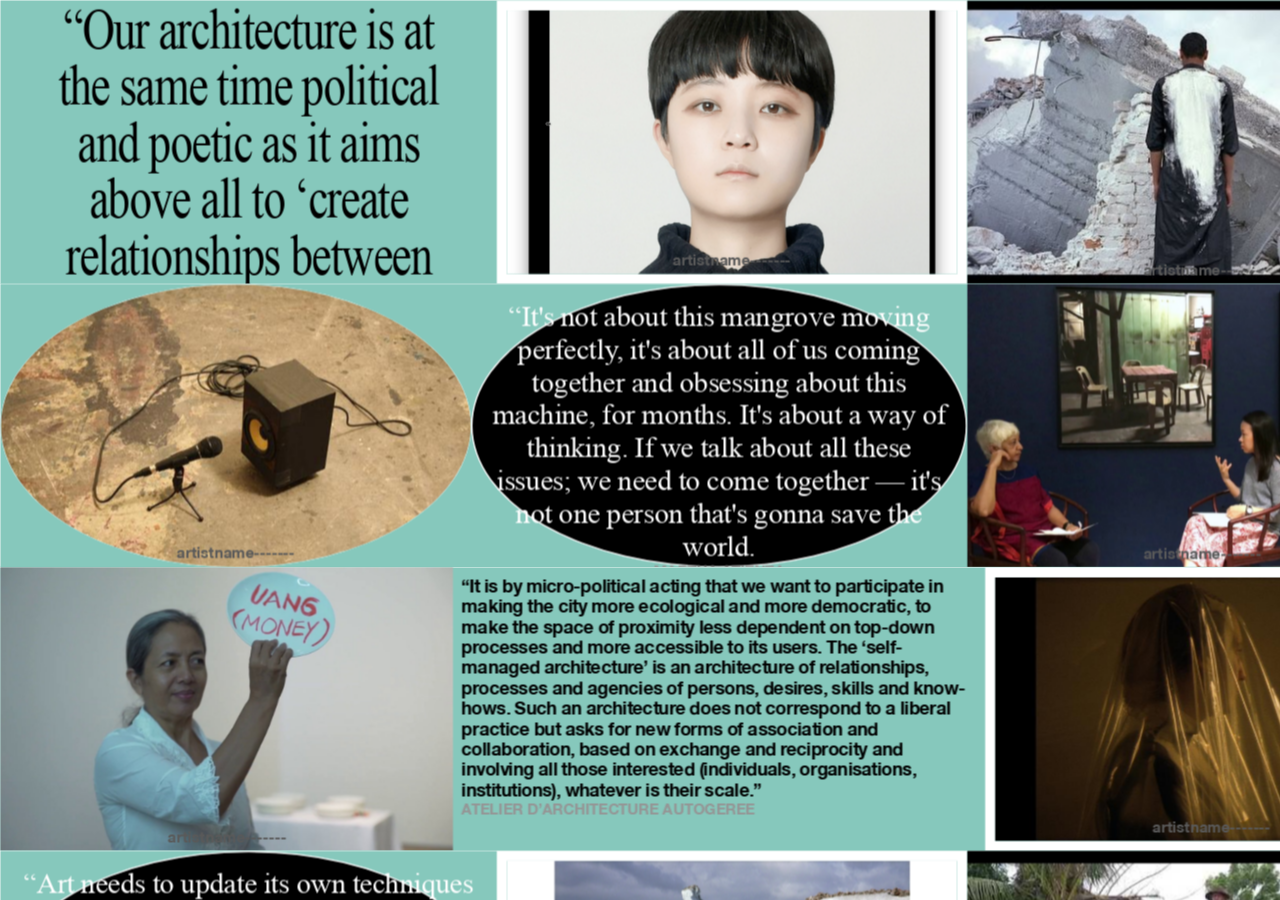
==== commit 4e55655e: "add" ====
--- a/new_style.html
+++ b/new_style.html
@@ -38,12 +38,15 @@
   width: 100%;
   height: 100%;
   display: flex;
+  opacity: 0
 }
 .wire>div{
     height: 100%;
     border: 1.5px solid white;
     width: 100%;
 }
+.board_2 .text_inner_content_1{
+font-size: 9.5vh;}
 </style>
 </head>
 <body>
@@ -55,17 +58,17 @@
 
       for (var i = new_text_content.length - 1; i >= 0; i--) {
                 $('.week_whole_wrapper').append('\
-                    <div class="week board"">\
+                    <div class="week board board_'+i+'">\
                         <div class="text_inner text_inner">\
                         <div class="text_inner_wrapper text_inner_wrapper_'+i+'">\
-            <div class="text_inner_content text_inner_content_1 ' + new_text_content_org[i][0] + '">' + new_text_content[i][0][0]+'</div>\
-            <div class="text_inner_content text_inner_content_2 ' + new_text_content_org[i][1] + '">' + new_text_content[i][1][0]+'</div>\
-            <div class="text_inner_content text_inner_content_3 ' + new_text_content_org[i][2] + '">' + new_text_content[i][2][0]+'</div>\
+            <div class="text_inner_content text_inner_content_1 ' + new_text_content[i][0][3] + '">' + new_text_content[i][0][0]+'</div>\
+            <div class="text_inner_content text_inner_content_2 ' + new_text_content[i][1][3] + '">' + new_text_content[i][1][0]+'</div>\
+            <div class="text_inner_content text_inner_content_3 ' + new_text_content[i][2][3] + '">' + new_text_content[i][2][0]+'</div>\
                         </div>\
                         </div>\
                     </div>\
                 </div>')
-
+                console.log(new_text_content)
                   $('.text_inner_wrapper_'+i).find('.sep_vid-1').addClass('sep_img')
                   $('.text_inner_wrapper_'+i).find('.sep_vid-2').addClass('sep_img')
                   $('.text_inner_wrapper_'+i).find('.sep_vid-3').addClass('sep_img')
@@ -158,30 +161,30 @@
                             }
                           })
 
-                    $('.sep_300').each(function(){
-                        var split_array = [0]
-                        var result_array = []
-                        var unit = $(this).outerWidth()/1000
-                            split_array.push(Math.floor(unit*10))
-                            split_array.push(Math.floor(unit*25))
-                            split_array.push(Math.floor(unit*40))
-                            split_array.push(Math.floor(unit*56))
-                            split_array.push(Math.floor(unit*73))
-                            for (var i = 0 ; i < split_array.length; i++) {
-                                    console.log(split_array[i])
-                                split_array[i] = gap_split(split_array[i],$(this).html())
-                                if(i == split_array.length-1){
-                                }
-                            }
-                            for (var i = 0 ; i < split_array.length; i++) {
-                                if(i == split_array.length-1){
-                                    result_array.push($(this).html().substring(split_array[i]))
-                                    $(this).html(result_array.join('<br>'))
-                                }else{
-                                    result_array.push($(this).html().substring(split_array[i], split_array[i+1]))
-                                }
-                            }
-                    })
+                    // $('.sep_300').each(function(){
+                    //     var split_array = [0]
+                    //     var result_array = []
+                    //     var unit = $(this).outerWidth()/1000
+                    //         split_array.push(Math.floor(unit*10))
+                    //         split_array.push(Math.floor(unit*25))
+                    //         split_array.push(Math.floor(unit*40))
+                    //         split_array.push(Math.floor(unit*56))
+                    //         split_array.push(Math.floor(unit*73))
+                    //         for (var i = 0 ; i < split_array.length; i++) {
+                    //                 console.log(split_array[i])
+                    //             split_array[i] = gap_split(split_array[i],$(this).html())
+                    //             if(i == split_array.length-1){
+                    //             }
+                    //         }
+                    //         for (var i = 0 ; i < split_array.length; i++) {
+                    //             if(i == split_array.length-1){
+                    //                 result_array.push($(this).html().substring(split_array[i]))
+                    //                 $(this).html(result_array.join('<br>'))
+                    //             }else{
+                    //                 result_array.push($(this).html().substring(split_array[i], split_array[i+1]))
+                    //             }
+                    //         }
+                    // })
                     $('.sep_500').each(function(){
                         var split_array = [0]
                         var result_array = []
--- a/style.css
+++ b/style.css
@@ -16,7 +16,7 @@
 
 @font-face {
    font-family: hh;
-   src: url('font/HelveticaNeue-Heavy.woff')
+   src: url('font/HelveticaNeue-Heavy-bu.woff')
 }
 
 @font-face {
@@ -372,7 +372,7 @@
 
 .sep_200-2,
 .sep_200-2 *{
-    font-size: 9vh
+    font-size: 7.6vh
 }
 .sep_900{
     padding: 3vh;
@@ -482,7 +482,7 @@
     white-space: nowrap;
 }
 .sep_400-2>span:nth-child(1){text-indent:  .0vh}
-.sep_400-2>span:nth-child(2){text-indent:  -2.4vh}
+.sep_400-2>span:nth-child(2){text-indent:  -6.5vh}
 .sep_400-2>span:nth-child(3){text-indent:  -4.8vh}
 .sep_400-2>span:nth-child(4){text-indent:  -7.2vh}
 .sep_400-2>span:nth-child(5){text-indent:  -9.6vh}
@@ -490,8 +490,8 @@
 .sep_400-2>span:nth-child(7){text-indent:  -14.4vh}
 .sep_400-2>span:nth-child(8){text-indent:  -16.8vh}
 .sep_400-2>span:nth-child(9){text-indent:  -19.2vh}
-.sep_400-2>span:nth-child(10){text-indent: -21.6vh}
-.sep_400-2>span:nth-child(11){text-indent: -0.5vh}
+.sep_400-2>span:nth-child(10){text-indent: -6.6vh}
+.sep_400-2>span:nth-child(11){text-indent: 19.5vh}
 .sep_400-2>span:nth-child(12){text-indent: 13vh}
 .sep_400-2>span:nth-child(13){text-indent: 29vh}
 .sep_400-2>span:nth-child(14){text-indent: 25vh}
@@ -635,7 +635,7 @@
 .sep_400-1 *,
 .sep_400-2,
 .sep_400-2 *{
-    font-size: 5vh;
+    font-size: 5.8vh;
     line-height: 1.12;
     letter-spacing: -0.2vh;
     font-family: hb;
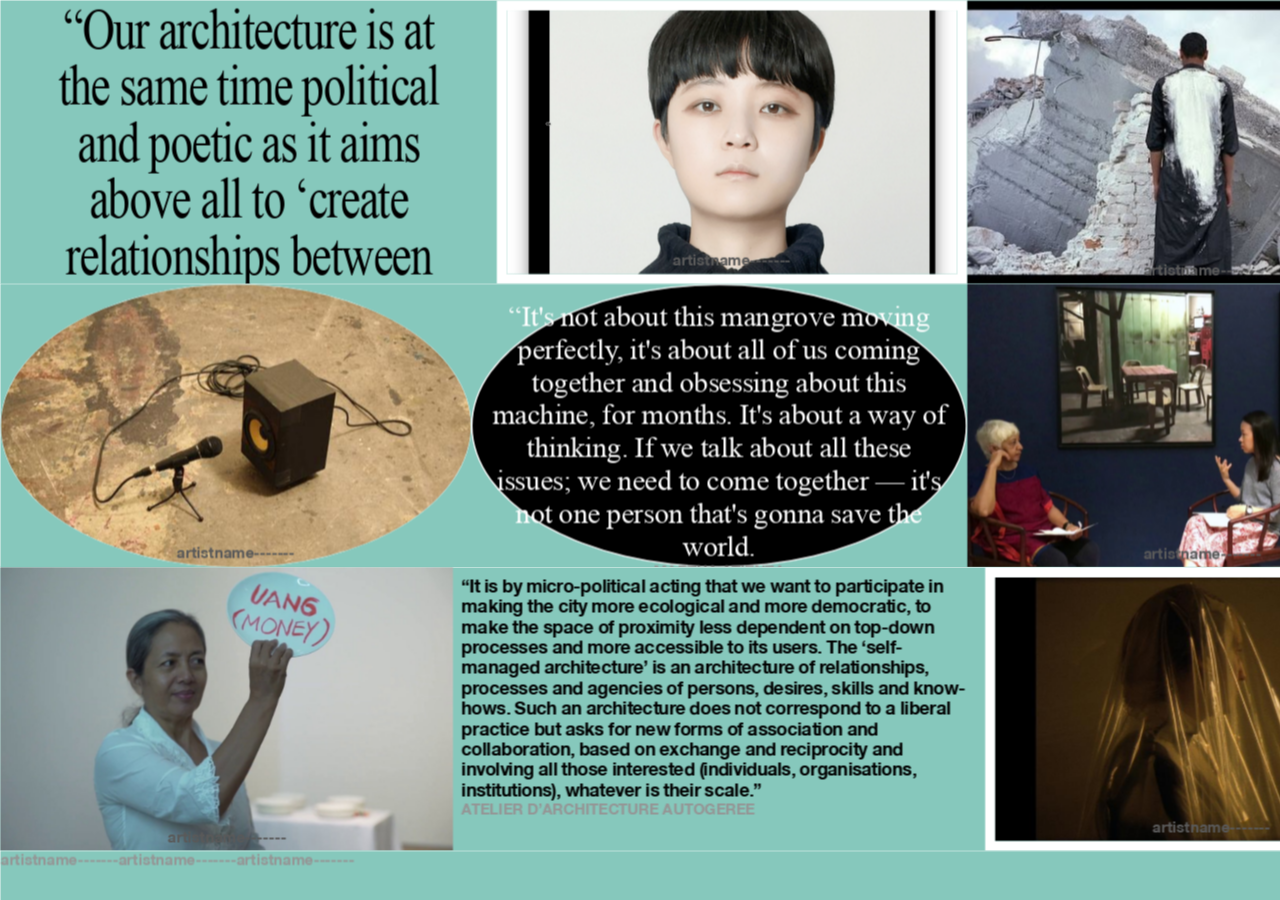
==== commit 7eb1a93d: "add" ====
--- a/new_style.html
+++ b/new_style.html
@@ -93,10 +93,7 @@
                     $('.text_inner_wrapper_'+i).find('.sep_img').css({'width':(a-b-c-d)/2 + 'px'})
           
                   }
-//                   console.log(a)
-// console.log(b)
-// console.log(c)
-// console.log(d)
+                  
                 if(i == 0){
                     $('.sep_400-2').each(function(){
                             var count = 0
@@ -185,30 +182,30 @@
                     //             }
                     //         }
                     // })
-                    $('.sep_500').each(function(){
-                        var split_array = [0]
-                        var result_array = []
-                        var unit = $(this).outerWidth()/1000
-                            split_array.push(Math.floor(unit*18))
-                            split_array.push(Math.floor(unit*35))
-                            split_array.push(Math.floor(unit*55))
-                            split_array.push(Math.floor(unit*75))
-                            split_array.push(Math.floor(unit*95))
-                            for (var i = 0 ; i < split_array.length; i++) {
-                                    console.log(split_array[i])
-                                split_array[i] = gap_split(split_array[i],$(this).html())
-                                if(i == split_array.length-1){
-                                }
-                            }
-                            for (var i = 0 ; i < split_array.length; i++) {
-                                if(i == split_array.length-1){
-                                    result_array.push($(this).html().substring(split_array[i]))
-                                    $(this).html(result_array.join('<br>'))
-                                }else{
-                                    result_array.push($(this).html().substring(split_array[i], split_array[i+1]))
-                                }
-                            }
-                    })
+                    // $('.sep_500').each(function(){
+                    //     var split_array = [0]
+                    //     var result_array = []
+                    //     var unit = $(this).outerWidth()/1000
+                    //         split_array.push(Math.floor(unit*18))
+                    //         split_array.push(Math.floor(unit*35))
+                    //         split_array.push(Math.floor(unit*55))
+                    //         split_array.push(Math.floor(unit*75))
+                    //         split_array.push(Math.floor(unit*95))
+                    //         for (var i = 0 ; i < split_array.length; i++) {
+                    //                 console.log(split_array[i])
+                    //             split_array[i] = gap_split(split_array[i],$(this).html())
+                    //             if(i == split_array.length-1){
+                    //             }
+                    //         }
+                    //         for (var i = 0 ; i < split_array.length; i++) {
+                    //             if(i == split_array.length-1){
+                    //                 result_array.push($(this).html().substring(split_array[i]))
+                    //                 $(this).html(result_array.join('<br>'))
+                    //             }else{
+                    //                 result_array.push($(this).html().substring(split_array[i], split_array[i+1]))
+                    //             }
+                    //         }
+                    // })
                     $('.sep_200-3').each(function(){
                         var split_array = [0]
                         var result_array = []
--- a/style.css
+++ b/style.css
@@ -39,6 +39,10 @@
 @font-face {
    font-family: fut;
    src: url('font/Futura-ExtraBold.woff')
+}
+@font-face {
+   font-family: hb_backup;
+   src: url('font/NHaasGroteskDSPro-95Blk.woff')
 }
 @import url('https://fonts.googleapis.com/css2?family=Space+Mono&display=swap');
 html,body{
@@ -357,7 +361,7 @@
 .sep_200-2,
 .sep_200-2 *{
     font-family: hh;
-    font-size: 10vh;
+    font-size: 7.6vh;
     line-height: 1;
     letter-spacing: -0.5vh;
 }
@@ -370,6 +374,12 @@
     letter-spacing: -0.15vh;
 }
 
+.sep_200-1,
+.sep_200-1 *{
+    color: white;
+    background-color: black
+
+}
 .sep_200-2,
 .sep_200-2 *{
     font-size: 7.6vh
@@ -380,7 +390,7 @@
 }
 .sep_900,
 .sep_900 *{
-    font-family: hb;
+    font-family: hb,hb_backup;
     font-size: 4.0vh;
     line-height: 1.2;
     letter-spacing: -0.025vh;
@@ -537,7 +547,7 @@
 
 .sep_700-1,
 .sep_700-1 *{
-    font-family: hb;
+    font-family: hb,hb_backup;
     font-size: 4.5vh;
     letter-spacing: -0.15vh;
     line-height: 1.12;
@@ -571,7 +581,7 @@
 }
 .answer,
 .answer *{
-    font-family: hb;
+    font-family: hb,hb_backup;
     letter-spacing: -0.1vh;
     line-height: 1.15;
     font-size: 6.65vh;
@@ -638,7 +648,7 @@
     font-size: 5.8vh;
     line-height: 1.12;
     letter-spacing: -0.2vh;
-    font-family: hb;
+    font-family: hb,hb_backup;
 }
 
 .sep_400-2{
@@ -679,19 +689,19 @@
     font-size: 4vh;
     line-height: 1.15;
     letter-spacing: -0.1vh;
-    font-family: hb;
+    font-family: hb, hb_backup;
 }
 .serif{font-family: tr;}
 .sep_900{
     text-align: left;
     padding: 3vh;
-    background: #f81a00;
+    background: #ff9fc2;
     height: 100vh;
     color: white;
 }
 .sep_900,
 .sep_900 *{
-    font-family: hb;
+    font-family: hb, hb_backup;
     font-size: 4vh;
     letter-spacing: -0.05vh;
     line-height: 1.055;
@@ -711,7 +721,7 @@
 .sep_30-2 *{
     font-family: hh;
     font-size: 10.5vh;
-    letter-spacing: -0.4vh;
+    letter-spacing: -0.7vh;
     line-height: 0.95;
 
 }
@@ -730,7 +740,7 @@
 
 .sep_500,
 .sep_500 *{
-    font-family: hb;
+    font-family: hb,hb_backup;
     font-size: 4.75vh;
     line-height: 1;
     letter-spacing: -0.1vh;
@@ -747,7 +757,8 @@
 }
 
 
-
+.board_8 .sep_500{
+    white-space: nowrap;}
 
 .week_whole_wrapper_wrapper.transition,
 .spiral_whole_wrapper_wrapper.transition,
@@ -977,7 +988,7 @@
 }
 .text_inner_wrapper_16 .sep_200-1,
 .text_inner_wrapper_35 .sep_200-1{
-    font-size: 8.75vh;
+    /*font-size: 8.75vh;*/
 }
 .text_inner_wrapper_6 .sep_700-2{
     background-color: white;
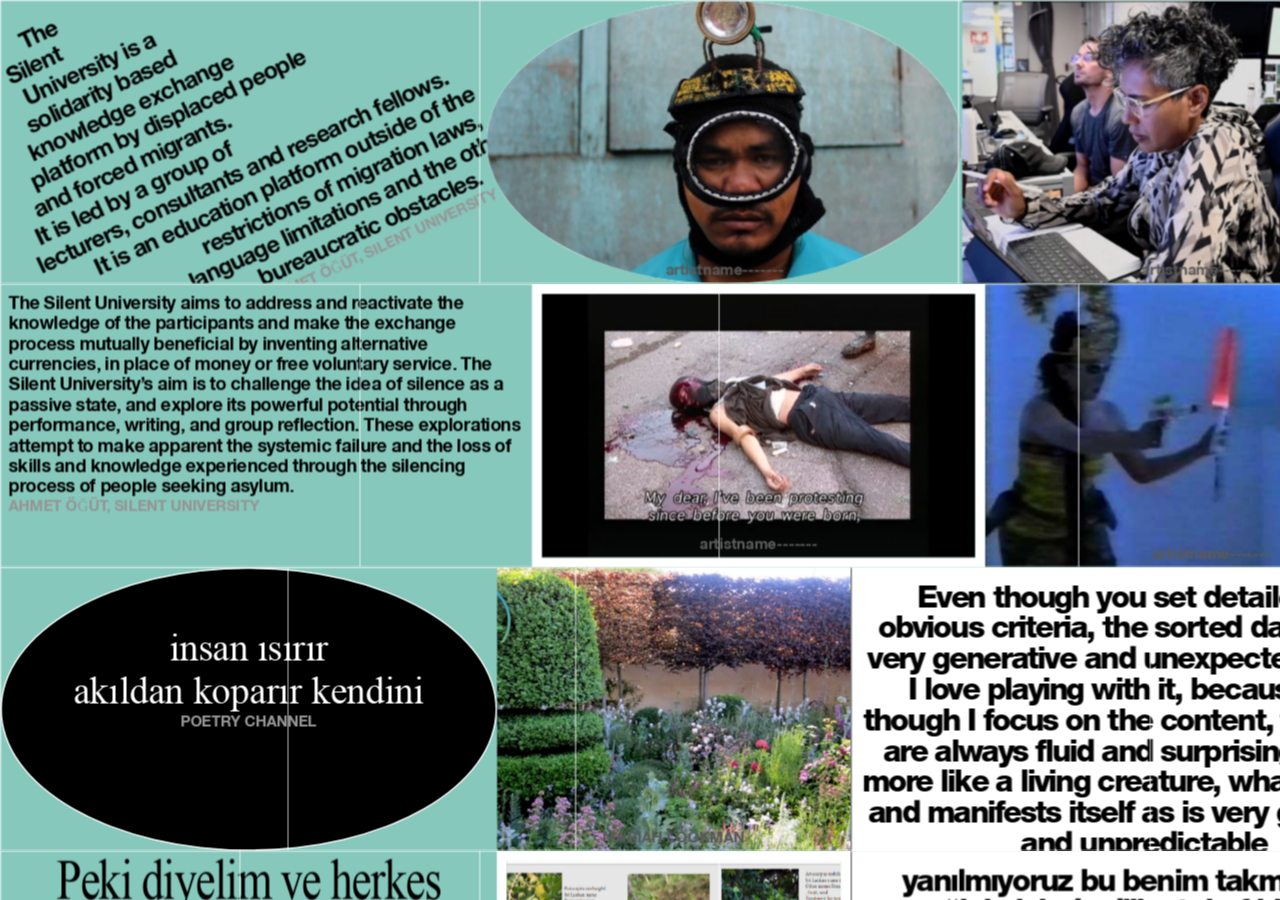
==== commit e43126bd: "add" ====
--- a/new_style.html
+++ b/new_style.html
@@ -14,7 +14,154 @@
     position: relative;
     left: 0;
     top: 0;
-width: 355vh}
+width: 355vh;
+position: absolute;
+left: 0;
+top: 0;}
+.board_0{top: 0vh}
+.board_1{top: 70vh !important}
+.board_2{top: 140vh !important}
+.board_3{top: 210vh !important}
+.board_4{top: 280vh !important}
+.board_5{top: 350vh !important}
+.board_6{top: 420vh !important}
+.board_7{top: 490vh !important}
+.board_8{top: 560vh !important}
+.board_9{top: 630vh !important}
+.board_10{top: 700vh !important}
+.board_11{top: 770vh !important}
+.board_12{top: 840vh !important}
+.board_13{top: 910vh !important}
+.board_14{top: 980vh !important}
+.board_15{top: 1050vh !important}
+.board_16{top: 1120vh !important}
+.board_17{top: 1190vh !important}
+.board_18{top: 1260vh !important}
+.board_19{top: 1330vh !important}
+.board_20{top: 1400vh !important}
+.board_21{top: 1470vh !important}
+.board_22{top: 1540vh !important}
+.board_23{top: 1610vh !important}
+.board_24{top: 1680vh !important}
+.board_25{top: 1750vh !important}
+.board_26{top: 1820vh !important}
+.board_27{top: 1890vh !important}
+.board_28{top: 1960vh !important}
+.board_29{top: 2030vh !important}
+.board_30{top: 2100vh !important}
+.board_31{top: 2170vh !important}
+.board_32{top: 2240vh !important}
+.board_33{top: 2310vh !important}
+.board_34{top: 2380vh !important}
+.board_35{top: 2450vh !important}
+.board_36{top: 2520vh !important}
+.board_37{top: 2590vh !important}
+.board_38{top: 2660vh !important}
+.board_39{top: 2730vh !important}
+.board_40{top: 2800vh !important}
+.board_41{top: 2870vh !important}
+.board_42{top: 2940vh !important}
+.board_43{top: 3010vh !important}
+.board_44{top: 3080vh !important}
+.board_45{top: 3150vh !important}
+.board_46{top: 3220vh !important}
+.board_47{top: 3290vh !important}
+.board_48{top: 3360vh !important}
+.board_49{top: 3430vh !important}
+.board_50{top: 3500vh !important}
+.board_51{top: 3570vh !important}
+.board_52{top: 3640vh !important}
+.board_53{top: 3710vh !important}
+.board_54{top: 3780vh !important}
+.board_55{top: 3850vh !important}
+.board_56{top: 3920vh !important}
+.board_57{top: 3990vh !important}
+.board_58{top: 4060vh !important}
+.board_59{top: 4130vh !important}
+.board_60{top: 4200vh !important}
+.board_61{top: 4270vh !important}
+.board_62{top: 4340vh !important}
+.board_63{top: 4410vh !important}
+.board_64{top: 4480vh !important}
+.board_65{top: 4550vh !important}
+.board_66{top: 4620vh !important}
+.board_67{top: 4690vh !important}
+.board_68{top: 4760vh !important}
+.board_69{top: 4830vh !important}
+.board_70{top: 4900vh !important}
+.board_71{top: 4970vh !important}
+.board_72{top: 5040vh !important}
+.board_73{top: 5110vh !important}
+.board_74{top: 5180vh !important}
+.board_75{top: 5250vh !important}
+.board_76{top: 5320vh !important}
+.board_77{top: 5390vh !important}
+.board_78{top: 5460vh !important}
+.board_79{top: 5530vh !important}
+.board_80{top: 5600vh !important}
+.board_81{top: 5670vh !important}
+.board_82{top: 5740vh !important}
+.board_83{top: 5810vh !important}
+.board_84{top: 5880vh !important}
+.board_85{top: 5950vh !important}
+.board_86{top: 6020vh !important}
+.board_87{top: 6090vh !important}
+.board_88{top: 6160vh !important}
+.board_89{top: 6230vh !important}
+.board_90{top: 6300vh !important}
+.board_91{top: 6370vh !important}
+.board_92{top: 6440vh !important}
+.board_93{top: 6510vh !important}
+.board_94{top: 6580vh !important}
+.board_95{top: 6650vh !important}
+.board_96{top: 6720vh !important}
+.board_97{top: 6790vh !important}
+.board_98{top: 6860vh !important}
+.board_99{top: 6930vh !important}
+.board_100{top: 7000vh !important}
+.board_101{top: 7070vh !important}
+.board_102{top: 7140vh !important}
+.board_103{top: 7210vh !important}
+.board_104{top: 7280vh !important}
+.board_105{top: 7350vh !important}
+.board_106{top: 7420vh !important}
+.board_107{top: 7490vh !important}
+.board_108{top: 7560vh !important}
+.board_109{top: 7630vh !important}
+.board_110{top: 7700vh !important}
+.board_111{top: 7770vh !important}
+.board_112{top: 7840vh !important}
+.board_113{top: 7910vh !important}
+.board_114{top: 7980vh !important}
+.board_115{top: 8050vh !important}
+.board_116{top: 8120vh !important}
+.board_117{top: 8190vh !important}
+.board_118{top: 8260vh !important}
+.board_119{top: 8330vh !important}
+.board_120{top: 8400vh !important}
+.board_121{top: 8470vh !important}
+.board_122{top: 8540vh !important}
+.board_123{top: 8610vh !important}
+.board_124{top: 8680vh !important}
+.board_125{top: 8750vh !important}
+.board_126{top: 8820vh !important}
+.board_127{top: 8890vh !important}
+.board_128{top: 8960vh !important}
+.board_129{top: 9030vh !important}
+.board_130{top: 9100vh !important}
+.board_131{top: 9170vh !important}
+.board_132{top: 9240vh !important}
+.board_133{top: 9310vh !important}
+.board_134{top: 9380vh !important}
+.board_135{top: 9450vh !important}
+.board_136{top: 9520vh !important}
+.board_137{top: 9590vh !important}
+.board_138{top: 9660vh !important}
+.board_139{top: 9730vh !important}
+.board_140{top: 9800vh !important}
+.board_141{top: 9870vh !important}
+.board_142{top: 9940vh !important}
+.board_143{top: 10010vh !important}
 .week_whole_wrapper{
     transform-origin: left top;
     transform: scale(0.45);
@@ -38,7 +185,7 @@
   width: 100%;
   height: 100%;
   display: flex;
-  opacity: 0
+  /*opacity: 0*/
 }
 .wire>div{
     height: 100%;
@@ -46,7 +193,49 @@
     width: 100%;
 }
 .board_2 .text_inner_content_1{
-font-size: 9.5vh;}
+  font-size: 9.5vh;
+}
+.board_25 .text_inner_content_3{
+    font-size: 5.5vh;
+    padding: 1.5vh;
+    padding-left: 2vh;
+    font-family: hb,hb_backup;
+    letter-spacing: -0.15vh;
+}
+.board_26 .text_inner_content_1{
+    width: 27.7778% !important;
+}
+.board_26 .text_inner_content_2{
+    width: 44.4444% !important;
+}
+.board_26 .text_inner_content_3{
+    width: 27.7778% !important;
+}
+.board_12 .text_inner_content_2{
+    width: 118.3333vh !important;
+}
+.board_12 .text_inner_content_3{
+    width: 143.667vh !important;
+}
+.board_16 .text_inner_content_3{
+    font-size: 6.5vh;
+    letter-spacing: -0.25vh;
+}
+.board_18 .text_inner_content_1{
+    width: 98.6111vh !important;
+}
+.board_20 .text_inner_content_1{
+    width: 138.0555vh !important;
+}
+.board_20 .text_inner_content_3{
+    width: 118.33vh !important;
+}
+.board_21 .text_inner_content_1{
+    width: 118.33vh !important;
+}
+.board_21 .text_inner_content_3{
+    width: 138.0555vh !important;
+}
 </style>
 </head>
 <body>
@@ -119,7 +308,10 @@
       setTimeout(function(){
                     $('.week .text_inner').each(function(index){
                         $(this).append('<div class="wire"></div>')
-                      for (var i = ((index%18+3) - 1); i >= 0; i--) {
+                        if($('.week .text_inner').length-18)
+                        var k = ($('.week .text_inner').length-index)+2
+                      if(k>18){k = 18}
+                      for (var i = (k - 1); i >= 0; i--) {
                         $(this).find('.wire').append('<div></div>')
                         var a = index
                         if(i == 0){
@@ -135,26 +327,28 @@
       },1000)
       setTimeout(function(){
                           $('.text_inner_wrapper').each(function(){
-                            var cellamount = (($('.text_inner_wrapper').length-1)-parseInt($(this).attr('class').split('text_inner_wrapper_')[1]))%18+3
+                            var cellamount = (parseInt($(this).attr('class').split('text_inner_wrapper_')[1]))%18+3
+                        var cellamount = (parseInt($(this).attr('class').split('text_inner_wrapper_')[1]))+3
+                        if(cellamount>18){cellamount = 18}
                             if(cellamount%3==0){
                                 if(cellamount>10){
-                                    $(this).find('.text_inner_content_1').css({'width':100/cellamount*((cellamount)/3-1) + '%'})
-                                    $(this).find('.text_inner_content_2').css({'width':100/cellamount*((cellamount)/3-1) + '%'})
-                                    $(this).find('.text_inner_content_3').css({'width':100/cellamount*((cellamount)/3+2) + '%'})
+                                    $(this).find('.text_inner_content_1').css({'width':1/cellamount*((cellamount)/3-1)*355 + 'vh'})
+                                    $(this).find('.text_inner_content_2').css({'width':1/cellamount*((cellamount)/3-1)*355 + 'vh'})
+                                    $(this).find('.text_inner_content_3').css({'width':1/cellamount*((cellamount)/3+2)*355 + 'vh'})
                                 }else{
                                     $(this).find('.text_inner_content').css({'width':33.333333 + '%'})
                                 }
                               // console.log(cellamount + '_1')
                             }else if(cellamount%3==1){
                               // console.log(cellamount + '_2')
-                              $(this).find('.text_inner_content_1').css({'width':100/cellamount*Math.floor(cellamount/3) + '%'})
-                              $(this).find('.text_inner_content_2').css({'width':100/cellamount*Math.floor(cellamount/3)+100/cellamount + '%'})
-                              $(this).find('.text_inner_content_3').css({'width':100/cellamount*Math.floor(cellamount/3) + '%'})
+                              $(this).find('.text_inner_content_1').css({'width':(1/cellamount*Math.floor(cellamount/3))*355 + 'vh'})
+                              $(this).find('.text_inner_content_2').css({'width':(1/cellamount*Math.floor(cellamount/3)+1/cellamount)*355 + 'vh'})
+                              $(this).find('.text_inner_content_3').css({'width':(1/cellamount*Math.floor(cellamount/3))*355 + 'vh'})
                             }else{
                               // console.log(cellamount + '_3')
-                              $(this).find('.text_inner_content_1').css({'width':100/cellamount*Math.floor(cellamount/3)+100/cellamount + '%'})
-                              $(this).find('.text_inner_content_2').css({'width':100/cellamount*Math.floor(cellamount/3)+100/cellamount + '%'})
-                              $(this).find('.text_inner_content_3').css({'width':100/cellamount*Math.floor(cellamount/3) + '%'})
+                              $(this).find('.text_inner_content_1').css({'width':(1/cellamount*Math.floor(cellamount/3)+1/cellamount)*355 + 'vh'})
+                              $(this).find('.text_inner_content_2').css({'width':(1/cellamount*Math.floor(cellamount/3)+1/cellamount)*355 + 'vh'})
+                              $(this).find('.text_inner_content_3').css({'width':(1/cellamount*Math.floor(cellamount/3))*355 + 'vh'})
                             }
                           })
 
--- a/style.css
+++ b/style.css
@@ -410,12 +410,18 @@
     bottom: 1.5vh;
     color: #5a5a5a;
 }
-.sep_img-1{
+.sep_img-1,
+.sep_img-4,
+.sep_img-7,
+.sep_img-10{
     border-radius: 50%;
     border: 0.2vh solid white;
     width: 0
 }
-.sep_img-3{
+.sep_img-3,
+.sep_img-6,
+.sep_img-9,
+.sep_img-12{
     border: 2.5vh solid white;
     width: 0
     /*border-radius: 35vh*/
@@ -978,7 +984,7 @@
     font-size: 7.25vh;
 }
 .text_inner_wrapper_21 .text_inner_content_1{
-    font-size: 9vh;
+    /*font-size: 9vh;*/
 }
 .text_inner_wrapper_22 .text_inner_content_2{
     padding-top: 6vh;
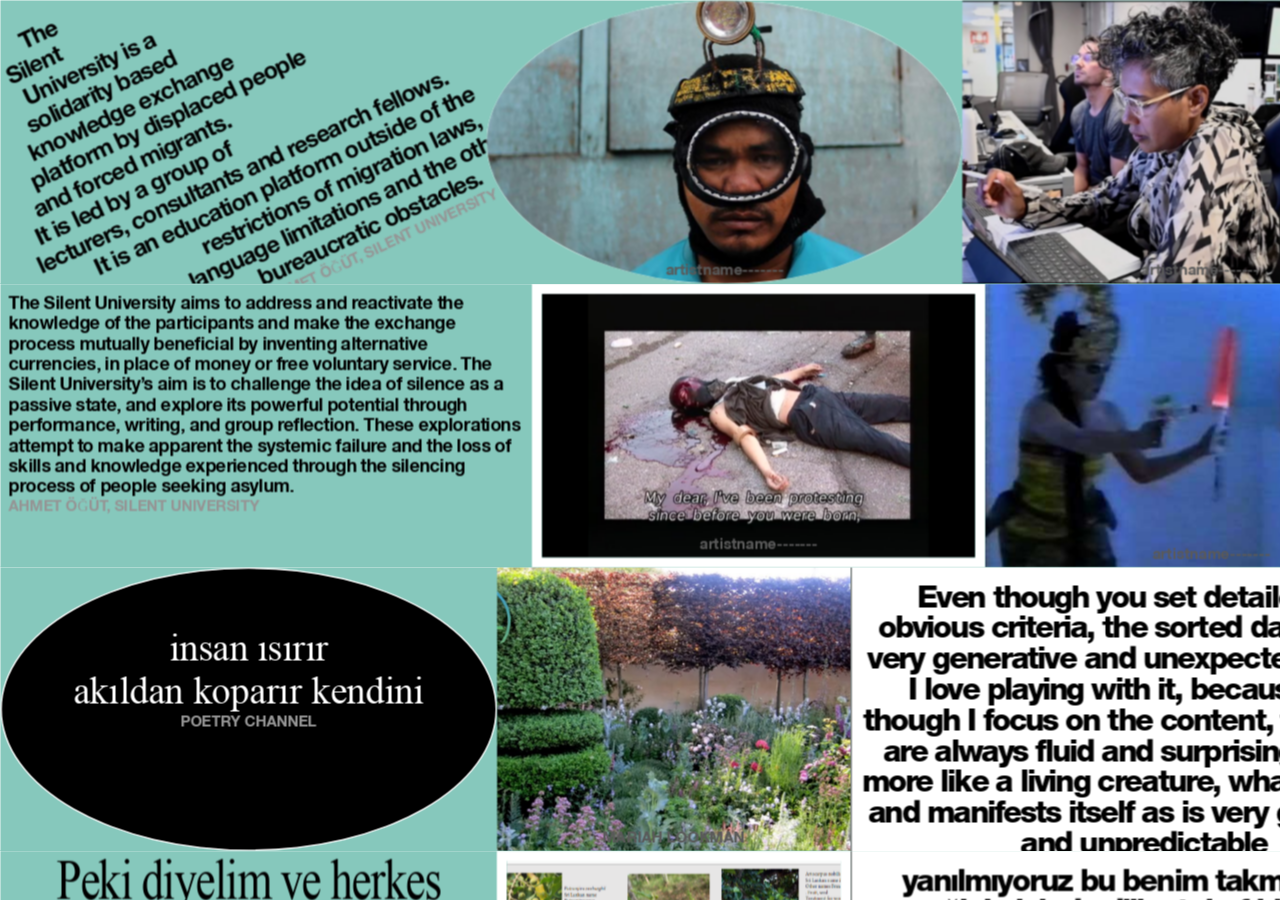
==== commit f9323c88: "add" ====
--- a/new_style.html
+++ b/new_style.html
@@ -185,7 +185,7 @@
   width: 100%;
   height: 100%;
   display: flex;
-  /*opacity: 0*/
+  opacity: 0
 }
 .wire>div{
     height: 100%;
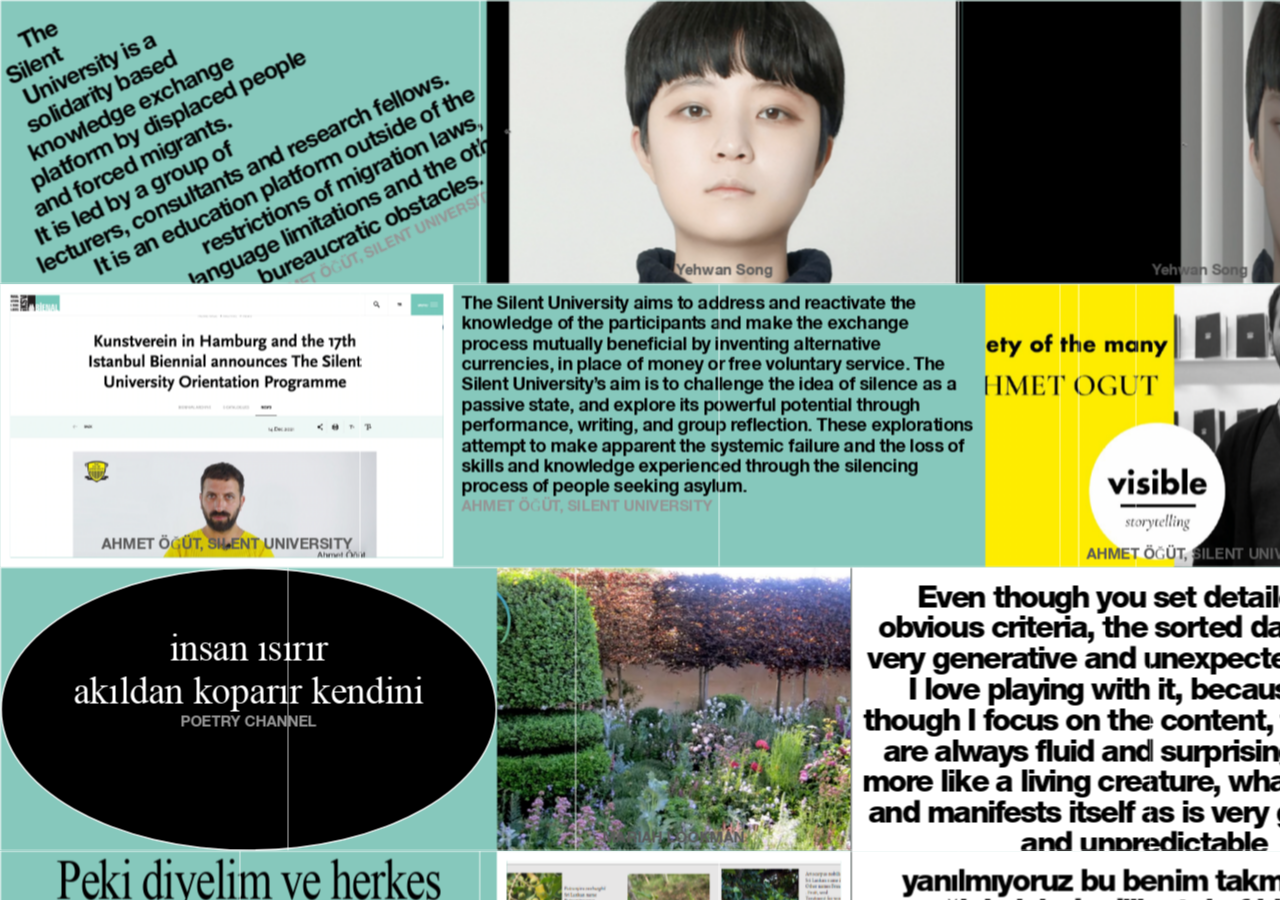
==== commit ba1bc552: "add" ====
--- a/new_style.html
+++ b/new_style.html
@@ -185,7 +185,7 @@
   width: 100%;
   height: 100%;
   display: flex;
-  opacity: 0
+  /*opacity: 0*/
 }
 .wire>div{
     height: 100%;
@@ -236,6 +236,64 @@
 .board_21 .text_inner_content_3{
     width: 138.0555vh !important;
 }
+.board_30 .text_inner_content_2{
+    font-size: 4.3vh !important;
+}
+.board_30 .text_inner_content_3{
+    font-size: 5.5vh !important;
+}
+.board_31 .text_inner_content_1,
+.board_32 .text_inner_content_2,
+.board_35 .text_inner_content_1{
+    font-size: 3.6vh !important;
+}
+.board_31 .text_inner_content_2{
+    font-size: 4.75vh !important;
+}
+.board_33 .text_inner_content_1{
+    font-size: 4.8vh !important;
+}
+.board_33 .text_inner_content_1{
+    font-size: 6.8vh !important;
+}
+.board_36 .text_inner_content_1{
+    font-size: 6.7vh;
+  }
+.board_38 .text_inner_content_3{
+    font-size: 12.6vh !important;
+  }
+.board_40 .text_inner_content_2{
+    font-size: 5.2vh !important;
+  }
+.board_41 .text_inner_content_1{
+    font-size: 6.4vh !important;
+  }
+.board_42 .text_inner_content_1{
+    font-size: 5.4vh;
+  }
+.board_45 .text_inner_content_1{
+    font-size: 5.7vh;
+    letter-spacing: -0.1vh;
+  }
+.board_45 .text_inner_content_2{
+    font-size: 6.15vh !important;
+  }
+.board_46 .text_inner_content_2{
+    font-size: 6vh !important;
+  }
+.board_46 .text_inner_content_2{
+    font-size: 4.7vh !important;
+    letter-spacing: -0.1vh !important;
+  }
+.board_46 .text_inner_content_3{
+    font-size: 3.1vh !important;
+  }
+.board_47 .text_inner_content_1{
+    font-size: 6.1vh !important;
+  }
+.board_47 .text_inner_content_1{
+    font-size: 6.1vh !important;
+  }
 </style>
 </head>
 <body>
@@ -257,7 +315,6 @@
                         </div>\
                     </div>\
                 </div>')
-                console.log(new_text_content)
                   $('.text_inner_wrapper_'+i).find('.sep_vid-1').addClass('sep_img')
                   $('.text_inner_wrapper_'+i).find('.sep_vid-2').addClass('sep_img')
                   $('.text_inner_wrapper_'+i).find('.sep_vid-3').addClass('sep_img')
@@ -289,7 +346,6 @@
                         $(this).find('a').each(function(index){
                             console.log(count)
                             if(count>12){
-                                console.log($(this).prev())
                             }
                             if( $(this).offset().top < $(this).parent().parent().offset().top&&count<13){
                                 count++
@@ -330,6 +386,7 @@
                             var cellamount = (parseInt($(this).attr('class').split('text_inner_wrapper_')[1]))%18+3
                         var cellamount = (parseInt($(this).attr('class').split('text_inner_wrapper_')[1]))+3
                         if(cellamount>18){cellamount = 18}
+                              console.log(cellamount%3)
                             if(cellamount%3==0){
                                 if(cellamount>10){
                                     $(this).find('.text_inner_content_1').css({'width':1/cellamount*((cellamount)/3-1)*355 + 'vh'})
@@ -411,7 +468,6 @@
                             split_array.push(Math.floor(unit*56))
                             split_array.push(Math.floor(unit*62))
                             for (var i = 0 ; i < split_array.length; i++) {
-                                    console.log(split_array[i])
                                 split_array[i] = gap_split(split_array[i],$(this).html())
                                 if(i == split_array.length-1){
                                 }
